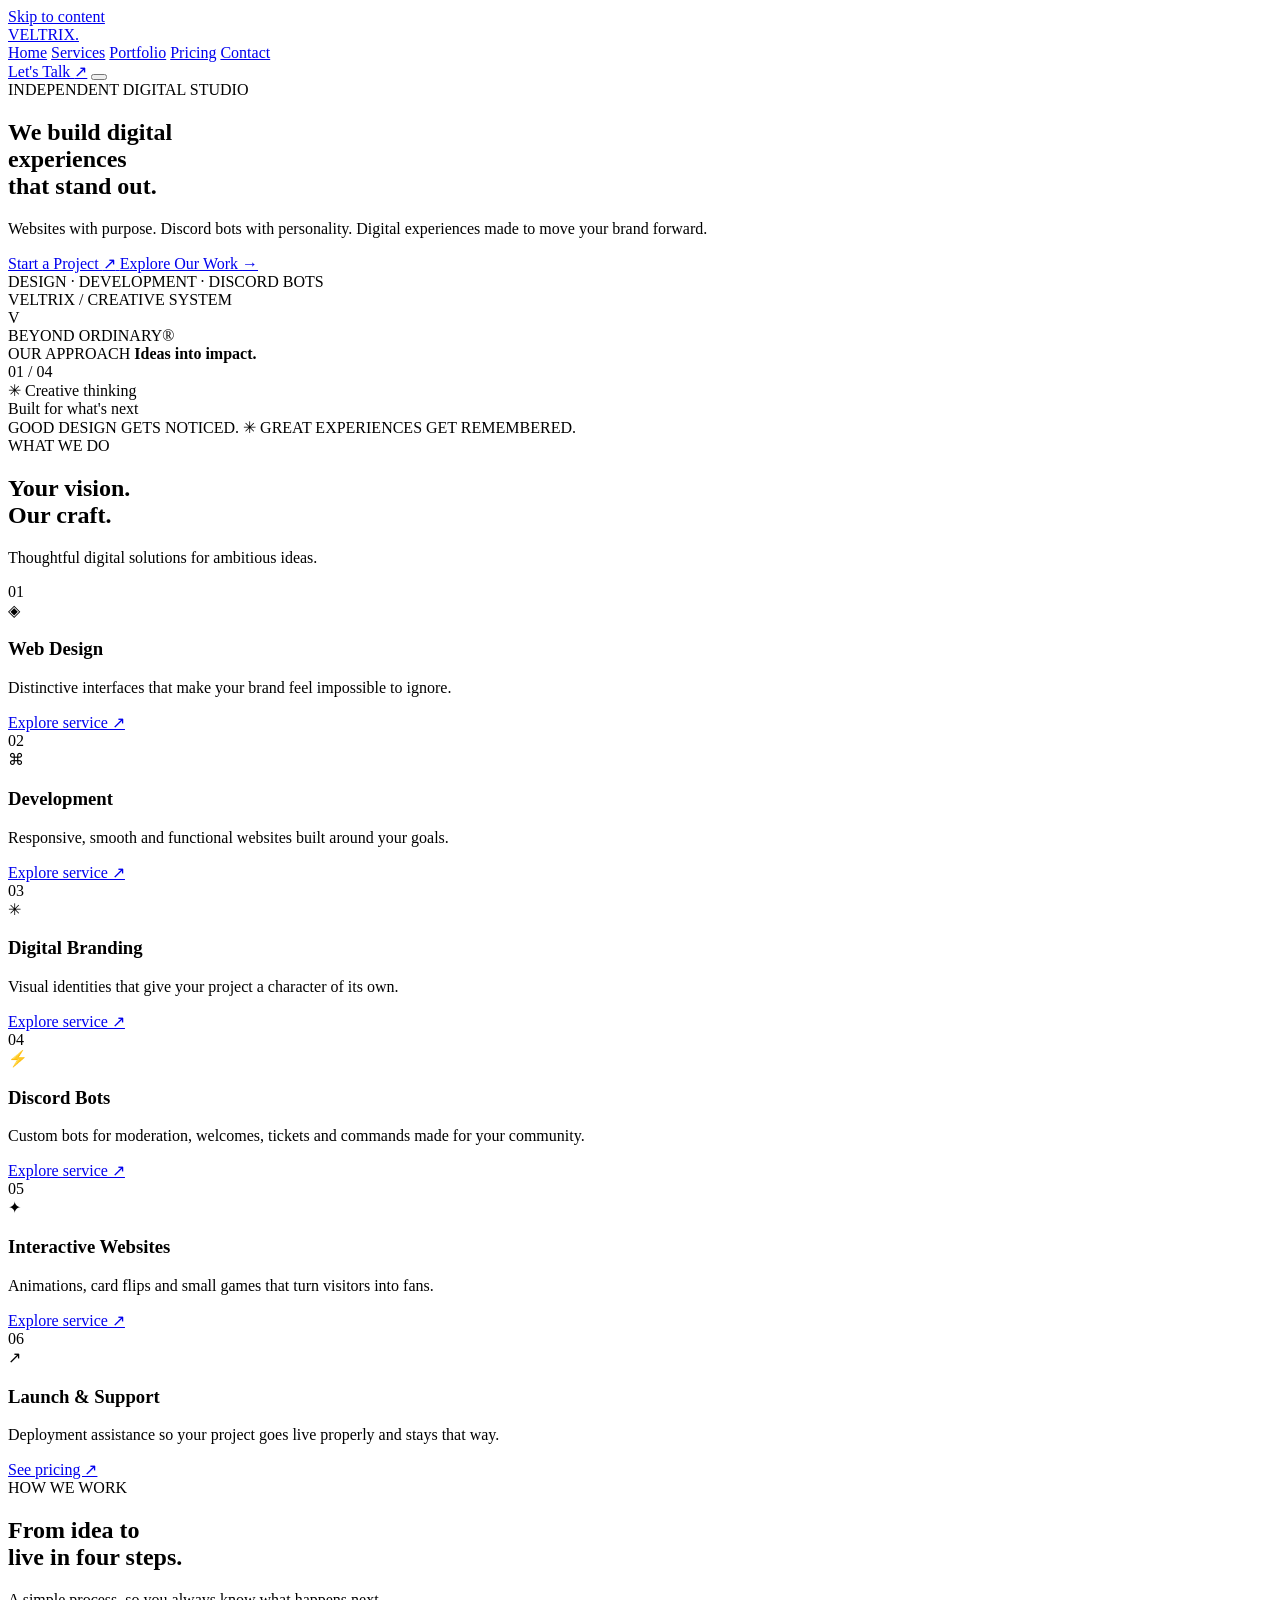
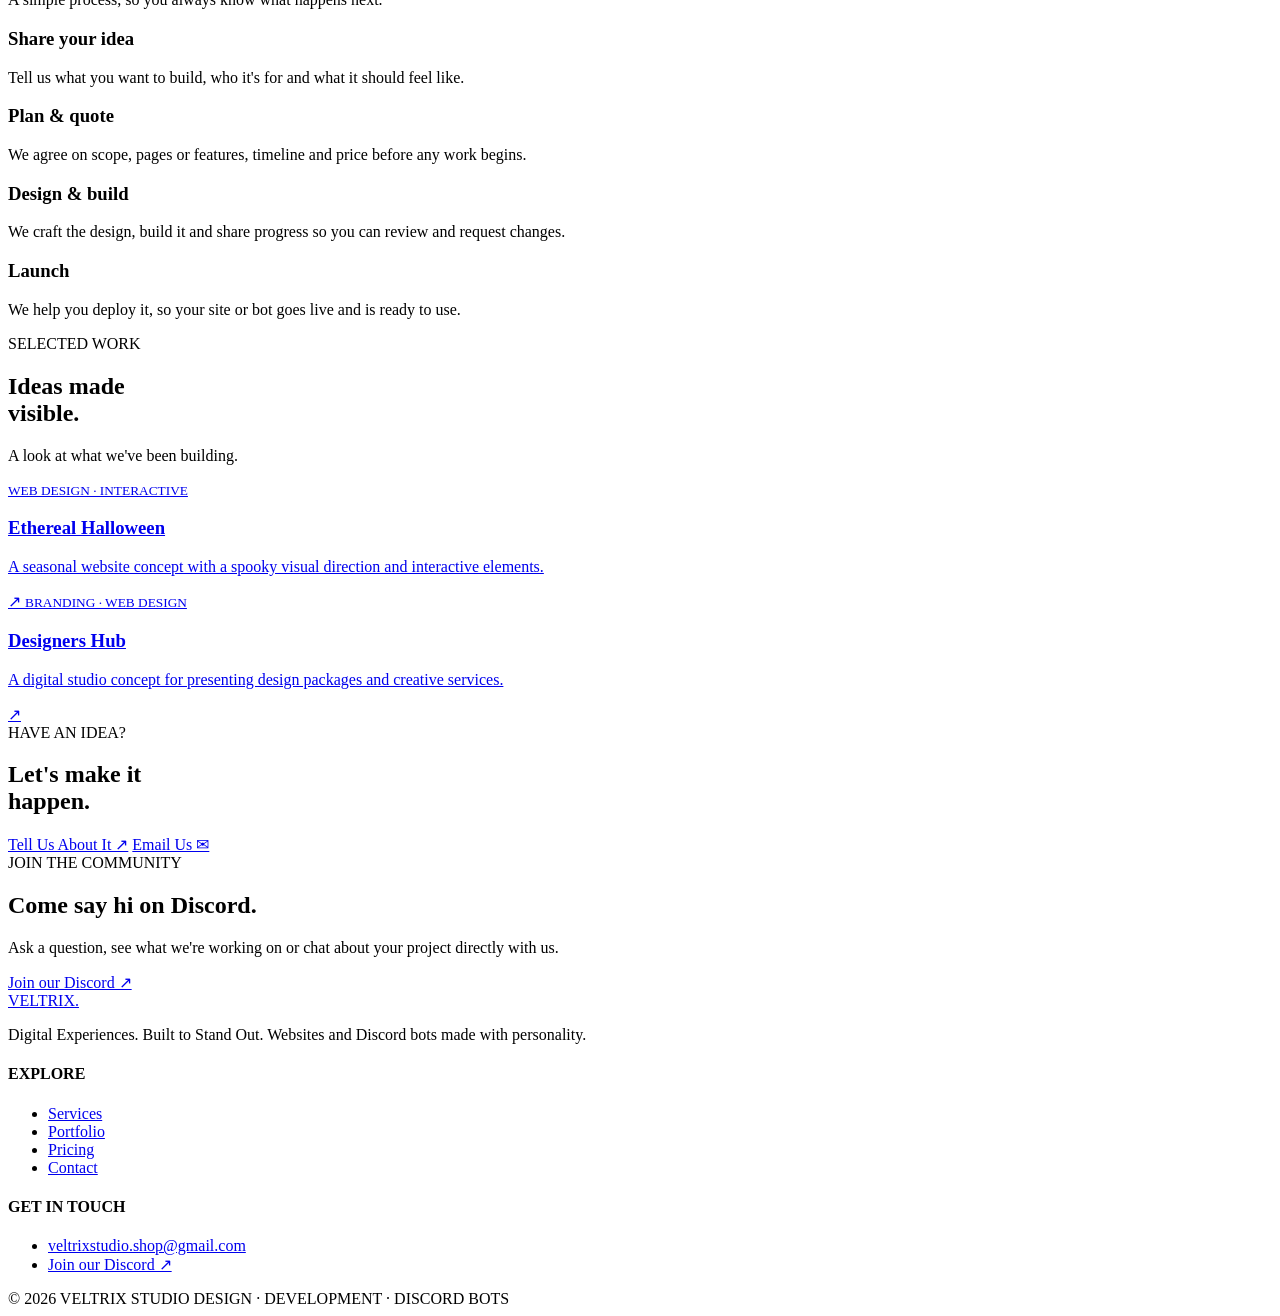
==== index.html @ 9d42655d "Add files via upload" ====
<!DOCTYPE html>
<html lang="en">
<head>
  <meta charset="UTF-8">
  <meta name="viewport" content="width=device-width, initial-scale=1.0">
  <meta name="theme-color" content="#080811">
  <meta name="description" content="VELTRIX Studio builds modern websites, Discord bots, digital experiences and branding that stand out.">
  <title>VELTRIX | Websites, Discord Bots &amp; Digital Experiences</title>
  <link rel="icon" href="data:image/svg+xml,%3Csvg xmlns='http://www.w3.org/2000/svg' viewBox='0 0 64 64'%3E%3Crect width='64' height='64' rx='14' fill='%23080811'/%3E%3Ctext x='32' y='46' font-family='Arial' font-weight='700' font-size='42' text-anchor='middle' fill='%23a78bfa'%3EV%3C/text%3E%3C/svg%3E">
  <meta property="og:title" content="VELTRIX Studio">
  <meta property="og:description" content="Websites with purpose, Discord bots with personality. Digital experiences built to stand out.">
  <meta property="og:type" content="website">
  <link rel="stylesheet" href="css/style.css">
  <link rel="stylesheet" href="css/responsive.css">
</head>
<body>

  <div class="ambient ambient-one"></div>
  <div class="ambient ambient-two"></div>

  <a class="skip-link" href="#main">Skip to content</a>
  <header class="navbar">
    <a class="logo" href="index.html">VELTRIX<span>.</span></a>

    <nav class="nav-links" id="site-nav" aria-label="Main">
      <a href="index.html">Home</a>
      <a href="pages/services.html">Services</a>
      <a href="pages/portfolio.html">Portfolio</a>
      <a href="pages/pricing.html">Pricing</a>
      <a href="pages/contact.html">Contact</a>
    </nav>

    <a class="nav-cta" href="pages/contact.html">Let's Talk <span>↗</span></a>
    <button class="menu-toggle" type="button" aria-label="Toggle menu" aria-expanded="false" aria-controls="site-nav"><span></span></button>
  </header>

  <main id="main">
    <section class="hero" id="home">
      <div class="hero-content">
        <div class="eyebrow">
          <span class="status-dot"></span>
          INDEPENDENT DIGITAL STUDIO
        </div>

        <h1>We build digital<br>
          <span class="gradient-text">experiences</span><br>
          that stand out.
        </h1>

        <p class="hero-description">
          Websites with purpose. Discord bots with personality.
          Digital experiences made to move your brand forward.
        </p>

        <div class="hero-actions">
          <a class="button button-primary" href="pages/contact.html">
            Start a Project <span>↗</span>
          </a>
          <a class="button button-secondary" href="pages/portfolio.html">
            Explore Our Work <span>→</span>
          </a>
        </div>

        <div class="hero-note">
          <span class="note-line"></span>
          DESIGN · DEVELOPMENT · DISCORD BOTS
        </div>
      </div>

      <div class="visual-wrap">
        <div class="orbit orbit-one"></div>
        <div class="orbit orbit-two"></div>

        <div class="visual-card">
          <div class="card-top">
            <div class="window-dots"><i></i><i></i><i></i></div>
            <span>VELTRIX / CREATIVE SYSTEM</span>
          </div>

          <div class="visual-art">
            <div class="art-ring"></div>
            <div class="art-core">V</div>
            <div class="art-caption">BEYOND ORDINARY<span>®</span></div>
          </div>

          <div class="card-bottom">
            <div>
              <span class="mini-label">OUR APPROACH</span>
              <strong>Ideas into impact.</strong>
            </div>
            <span class="card-index">01 / 04</span>
          </div>
        </div>

        <div class="floating-tag tag-top">✳ Creative thinking</div>
        <div class="floating-tag tag-bottom"><span class="status-dot"></span> Built for what's next</div>
      </div>
    </section>

    <section class="intro-strip">
      <span>GOOD DESIGN GETS NOTICED.</span>
      <span class="strip-symbol">✳</span>
      <span>GREAT EXPERIENCES GET REMEMBERED.</span>
    </section>

    <section class="services-preview" id="services">
      <div class="section-heading">
        <span class="eyebrow">WHAT WE DO</span>
        <h2>Your vision.<br><span class="gradient-text">Our craft.</span></h2>
        <p>Thoughtful digital solutions for ambitious ideas.</p>
      </div>

            <div class="service-grid">
        <article class="service-card">
          <span class="service-number">01</span>
          <div class="service-icon">◈</div>
          <h3>Web Design</h3>
          <p>Distinctive interfaces that make your brand feel impossible to ignore.</p>
          <a href="pages/services.html">Explore service ↗</a>
        </article>

        <article class="service-card">
          <span class="service-number">02</span>
          <div class="service-icon">⌘</div>
          <h3>Development</h3>
          <p>Responsive, smooth and functional websites built around your goals.</p>
          <a href="pages/services.html">Explore service ↗</a>
        </article>

        <article class="service-card">
          <span class="service-number">03</span>
          <div class="service-icon">✳</div>
          <h3>Digital Branding</h3>
          <p>Visual identities that give your project a character of its own.</p>
          <a href="pages/services.html">Explore service ↗</a>
        </article>

        <article class="service-card">
          <span class="service-number">04</span>
          <div class="service-icon">⚡</div>
          <h3>Discord Bots</h3>
          <p>Custom bots for moderation, welcomes, tickets and commands made for your community.</p>
          <a href="pages/services.html">Explore service ↗</a>
        </article>

        <article class="service-card">
          <span class="service-number">05</span>
          <div class="service-icon">✦</div>
          <h3>Interactive Websites</h3>
          <p>Animations, card flips and small games that turn visitors into fans.</p>
          <a href="pages/services.html">Explore service ↗</a>
        </article>

        <article class="service-card">
          <span class="service-number">06</span>
          <div class="service-icon">↗</div>
          <h3>Launch &amp; Support</h3>
          <p>Deployment assistance so your project goes live properly and stays that way.</p>
          <a href="pages/pricing.html">See pricing ↗</a>
        </article>
      </div>
    </section>


    <section class="section" id="process">
      <div class="section-heading center">
        <span class="eyebrow">HOW WE WORK</span>
        <h2>From idea to<br><span class="gradient-text">live in four steps.</span></h2>
        <p>A simple process, so you always know what happens next.</p>
      </div>

      <div class="process-grid">
        <article class="step-card">
          <h3>Share your idea</h3>
          <p>Tell us what you want to build, who it's for and what it should feel like.</p>
        </article>
        <article class="step-card">
          <h3>Plan &amp; quote</h3>
          <p>We agree on scope, pages or features, timeline and price before any work begins.</p>
        </article>
        <article class="step-card">
          <h3>Design &amp; build</h3>
          <p>We craft the design, build it and share progress so you can review and request changes.</p>
        </article>
        <article class="step-card">
          <h3>Launch</h3>
          <p>We help you deploy it, so your site or bot goes live and is ready to use.</p>
        </article>
      </div>
    </section>

    <section class="section" id="work">
      <div class="section-heading">
        <span class="eyebrow">SELECTED WORK</span>
        <h2>Ideas made<br><span class="gradient-text">visible.</span></h2>
        <p>A look at what we've been building.</p>
      </div>

      <div class="work-grid">
        <a class="work-card" href="https://etherealhalloween.vercel.app" target="_blank" rel="noopener noreferrer">
          <small>WEB DESIGN · INTERACTIVE</small>
          <h3>Ethereal Halloween</h3>
          <p>A seasonal website concept with a spooky visual direction and interactive elements.</p>
          <span class="arrow">↗</span>
        </a>
        <a class="work-card" href="https://designers-hub-eight.vercel.app/#home" target="_blank" rel="noopener noreferrer">
          <small>BRANDING · WEB DESIGN</small>
          <h3>Designers Hub</h3>
          <p>A digital studio concept for presenting design packages and creative services.</p>
          <span class="arrow">↗</span>
        </a>
      </div>
    </section>

    <section class="closing-cta">
      <span class="eyebrow">HAVE AN IDEA?</span>
      <h2>Let's make it<br><span class="gradient-text">happen.</span></h2>
      <div class="cta-row">
        <a class="button button-primary" href="pages/contact.html">Tell Us About It ↗</a>
        <a class="button button-secondary" href="mailto:veltrixstudio.shop@gmail.com">Email Us ✉</a>
      </div>
    </section>

    <section class="discord-band">
      <div>
        <span class="eyebrow">JOIN THE COMMUNITY</span>
        <h2>Come say hi on Discord.</h2>
        <p>Ask a question, see what we're working on or chat about your project directly with us.</p>
      </div>
      <a class="button button-discord" href="https://discord.gg/dnRvZYZ9rr" target="_blank" rel="noopener noreferrer">Join our Discord ↗</a>
    </section>
  </main>

  <footer class="footer">
    <div class="f-brand">
      <a class="logo" href="index.html">VELTRIX<span>.</span></a>
      <p>Digital Experiences. Built to Stand Out. Websites and Discord bots made with personality.</p>
    </div>
    <div>
      <h4>EXPLORE</h4>
      <ul>
        <li><a href="pages/services.html">Services</a></li>
        <li><a href="pages/portfolio.html">Portfolio</a></li>
        <li><a href="pages/pricing.html">Pricing</a></li>
        <li><a href="pages/contact.html">Contact</a></li>
      </ul>
    </div>
    <div>
      <h4>GET IN TOUCH</h4>
      <ul>
        <li><a href="mailto:veltrixstudio.shop@gmail.com">veltrixstudio.shop@gmail.com</a></li>
        <li><a href="https://discord.gg/dnRvZYZ9rr" target="_blank" rel="noopener noreferrer">Join our Discord ↗</a></li>
      </ul>
    </div>
    <div class="f-bottom">
      <span>© <span data-year>2026</span> VELTRIX STUDIO</span>
      <span>DESIGN · DEVELOPMENT · DISCORD BOTS</span>
    </div>
  </footer>

  <script src="js/script.js"></script>
</body>
</html>
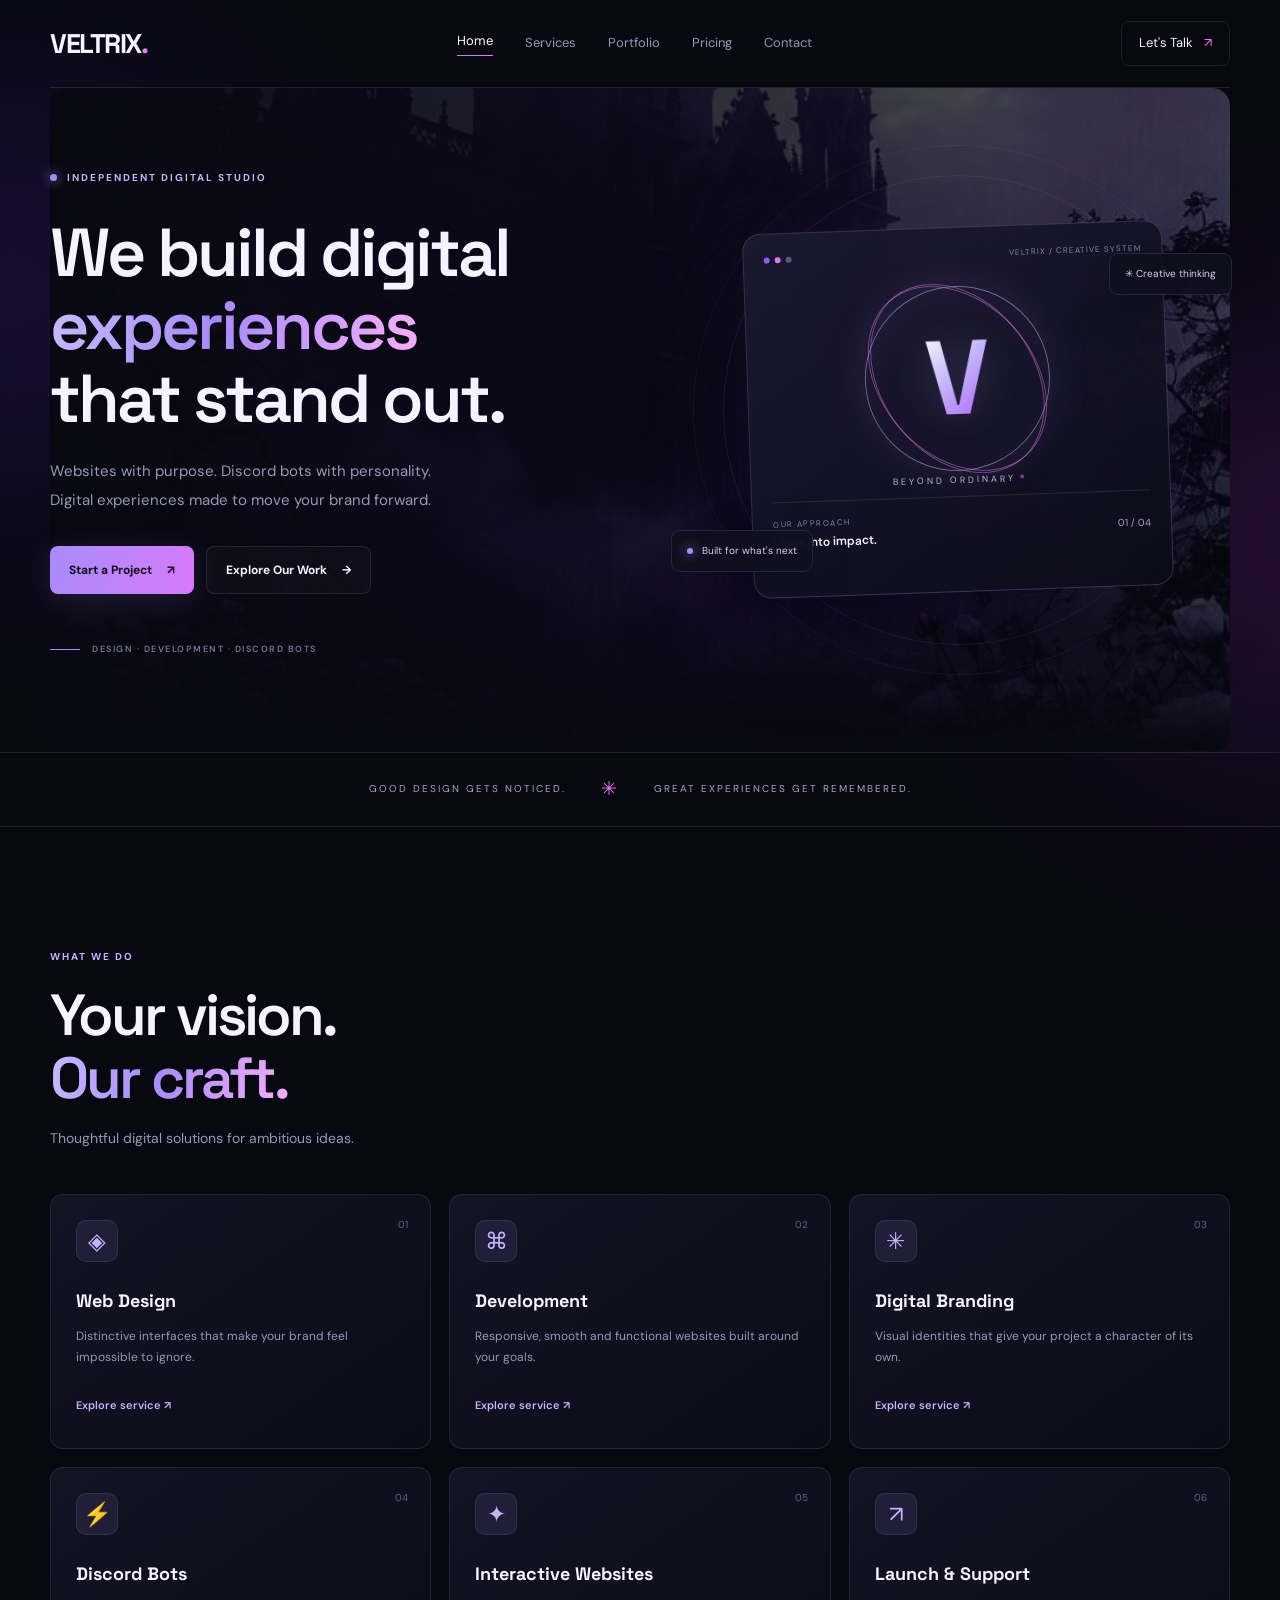
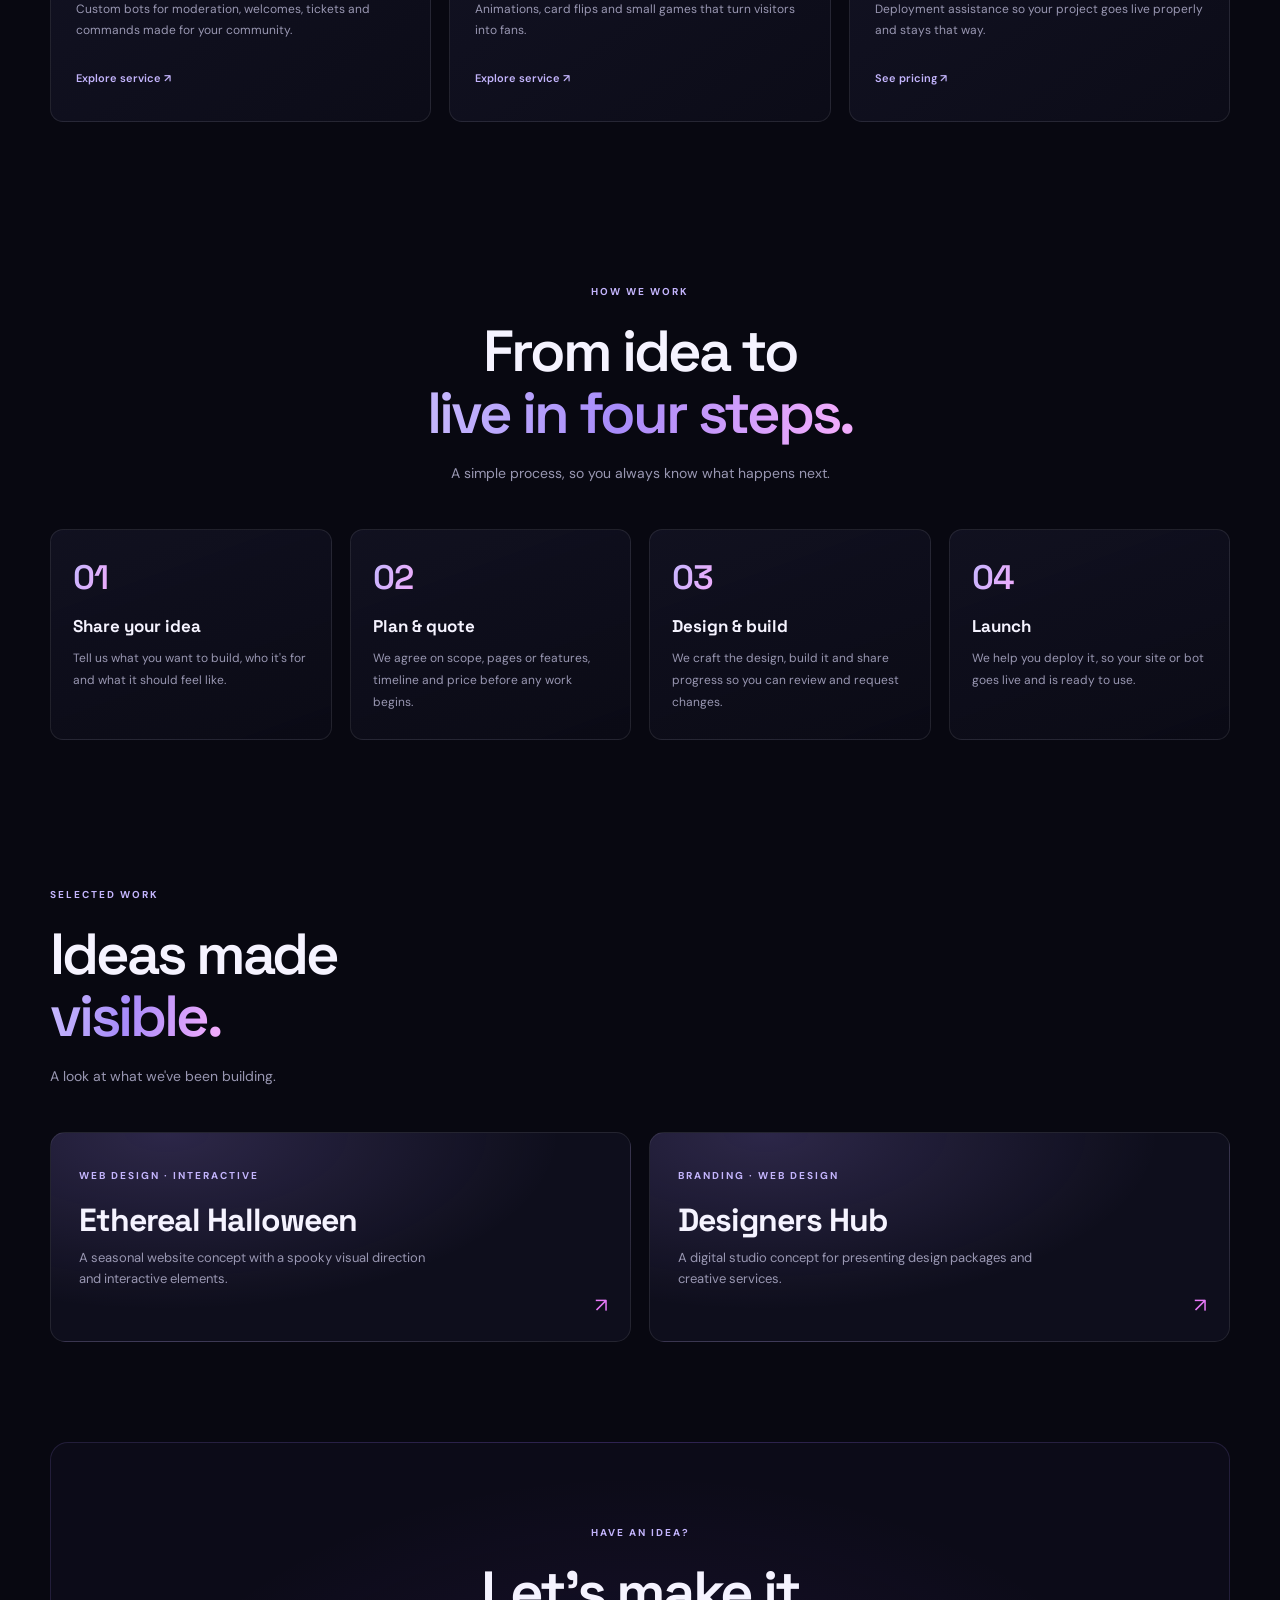
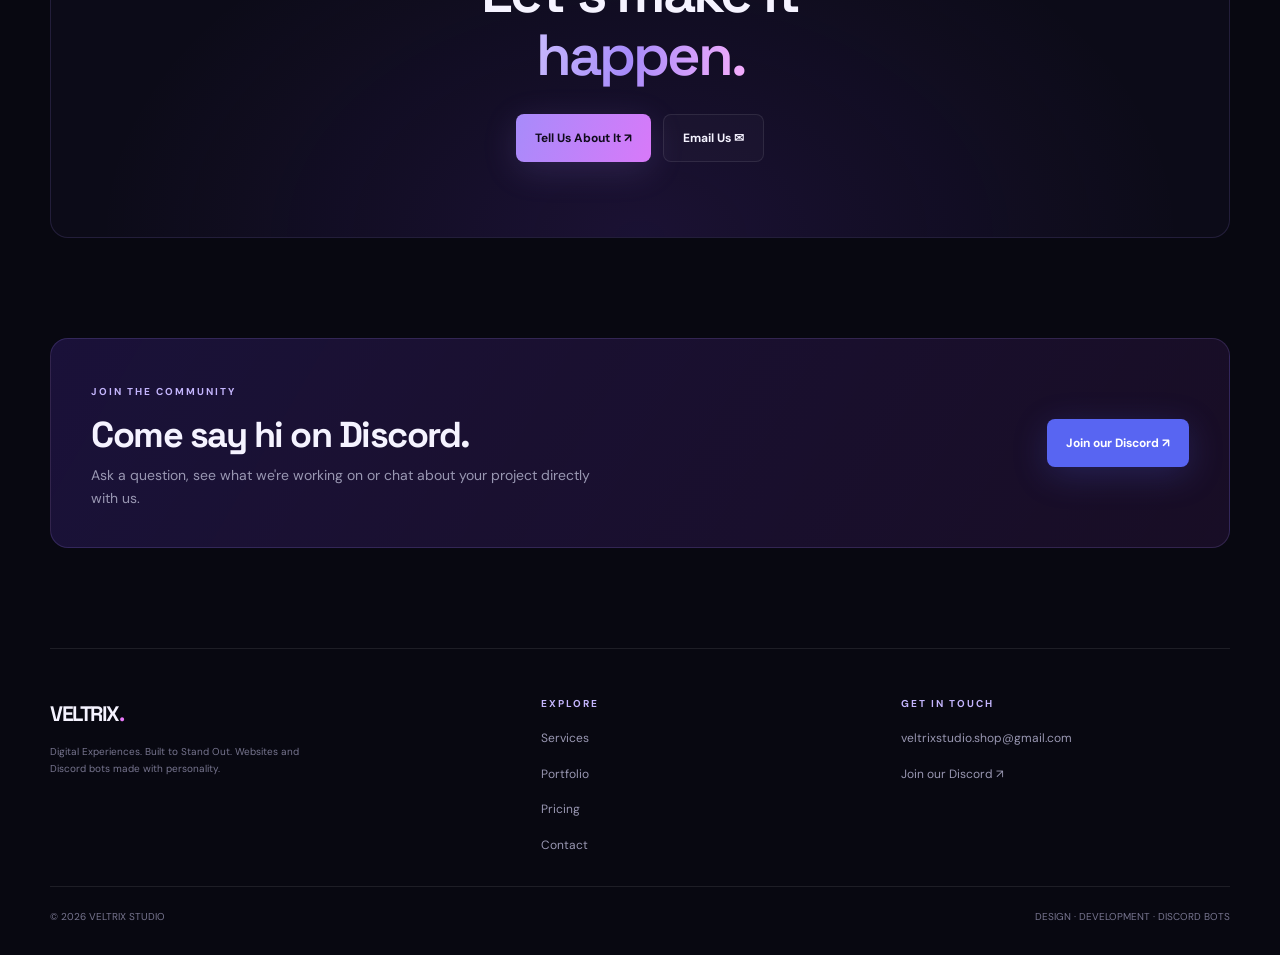
==== commit f1739f47: "Add files via upload" ====
--- a/index.html
+++ b/index.html
@@ -11,8 +11,8 @@
   <meta property="og:title" content="VELTRIX Studio">
   <meta property="og:description" content="Websites with purpose, Discord bots with personality. Digital experiences built to stand out.">
   <meta property="og:type" content="website">
-  <link rel="stylesheet" href="css/style.css">
-  <link rel="stylesheet" href="css/responsive.css">
+  <link rel="stylesheet" href="style.css">
+  <link rel="stylesheet" href="responsive.css">
 </head>
 <body>
 
@@ -25,13 +25,13 @@
 
     <nav class="nav-links" id="site-nav" aria-label="Main">
       <a href="index.html">Home</a>
-      <a href="pages/services.html">Services</a>
-      <a href="pages/portfolio.html">Portfolio</a>
-      <a href="pages/pricing.html">Pricing</a>
-      <a href="pages/contact.html">Contact</a>
+      <a href="services.html">Services</a>
+      <a href="portfolio.html">Portfolio</a>
+      <a href="pricing.html">Pricing</a>
+      <a href="contact.html">Contact</a>
     </nav>
 
-    <a class="nav-cta" href="pages/contact.html">Let's Talk <span>↗</span></a>
+    <a class="nav-cta" href="contact.html">Let's Talk <span>↗</span></a>
     <button class="menu-toggle" type="button" aria-label="Toggle menu" aria-expanded="false" aria-controls="site-nav"><span></span></button>
   </header>
 
@@ -54,10 +54,10 @@
         </p>
 
         <div class="hero-actions">
-          <a class="button button-primary" href="pages/contact.html">
+          <a class="button button-primary" href="contact.html">
             Start a Project <span>↗</span>
           </a>
-          <a class="button button-secondary" href="pages/portfolio.html">
+          <a class="button button-secondary" href="portfolio.html">
             Explore Our Work <span>→</span>
           </a>
         </div>
@@ -117,7 +117,7 @@
           <div class="service-icon">◈</div>
           <h3>Web Design</h3>
           <p>Distinctive interfaces that make your brand feel impossible to ignore.</p>
-          <a href="pages/services.html">Explore service ↗</a>
+          <a href="services.html">Explore service ↗</a>
         </article>
 
         <article class="service-card">
@@ -125,7 +125,7 @@
           <div class="service-icon">⌘</div>
           <h3>Development</h3>
           <p>Responsive, smooth and functional websites built around your goals.</p>
-          <a href="pages/services.html">Explore service ↗</a>
+          <a href="services.html">Explore service ↗</a>
         </article>
 
         <article class="service-card">
@@ -133,7 +133,7 @@
           <div class="service-icon">✳</div>
           <h3>Digital Branding</h3>
           <p>Visual identities that give your project a character of its own.</p>
-          <a href="pages/services.html">Explore service ↗</a>
+          <a href="services.html">Explore service ↗</a>
         </article>
 
         <article class="service-card">
@@ -141,7 +141,7 @@
           <div class="service-icon">⚡</div>
           <h3>Discord Bots</h3>
           <p>Custom bots for moderation, welcomes, tickets and commands made for your community.</p>
-          <a href="pages/services.html">Explore service ↗</a>
+          <a href="services.html">Explore service ↗</a>
         </article>
 
         <article class="service-card">
@@ -149,7 +149,7 @@
           <div class="service-icon">✦</div>
           <h3>Interactive Websites</h3>
           <p>Animations, card flips and small games that turn visitors into fans.</p>
-          <a href="pages/services.html">Explore service ↗</a>
+          <a href="services.html">Explore service ↗</a>
         </article>
 
         <article class="service-card">
@@ -157,7 +157,7 @@
           <div class="service-icon">↗</div>
           <h3>Launch &amp; Support</h3>
           <p>Deployment assistance so your project goes live properly and stays that way.</p>
-          <a href="pages/pricing.html">See pricing ↗</a>
+          <a href="pricing.html">See pricing ↗</a>
         </article>
       </div>
     </section>
@@ -217,7 +217,7 @@
       <span class="eyebrow">HAVE AN IDEA?</span>
       <h2>Let's make it<br><span class="gradient-text">happen.</span></h2>
       <div class="cta-row">
-        <a class="button button-primary" href="pages/contact.html">Tell Us About It ↗</a>
+        <a class="button button-primary" href="contact.html">Tell Us About It ↗</a>
         <a class="button button-secondary" href="mailto:veltrixstudio.shop@gmail.com">Email Us ✉</a>
       </div>
     </section>
@@ -240,10 +240,10 @@
     <div>
       <h4>EXPLORE</h4>
       <ul>
-        <li><a href="pages/services.html">Services</a></li>
-        <li><a href="pages/portfolio.html">Portfolio</a></li>
-        <li><a href="pages/pricing.html">Pricing</a></li>
-        <li><a href="pages/contact.html">Contact</a></li>
+        <li><a href="services.html">Services</a></li>
+        <li><a href="portfolio.html">Portfolio</a></li>
+        <li><a href="pricing.html">Pricing</a></li>
+        <li><a href="contact.html">Contact</a></li>
       </ul>
     </div>
     <div>
@@ -259,6 +259,6 @@
     </div>
   </footer>
 
-  <script src="js/script.js"></script>
+  <script src="script.js"></script>
 </body>
 </html>
--- a/style.css
+++ b/style.css
@@ -0,0 +1,845 @@
+
+@import url('https://fonts.googleapis.com/css2?family=DM+Sans:wght@400;500;600;700&family=Space+Grotesk:wght@400;500;600;700&display=swap');
+
+:root {
+  --bg: #080811;
+  --surface: #10101d;
+  --surface-light: #151527;
+  --text: #f5f3ff;
+  --muted: #9997b2;
+  --purple: #a78bfa;
+  --pink: #e879f9;
+  --border: rgba(255,255,255,0.09);
+  --container: 1180px;
+}
+
+* {
+  margin: 0;
+  padding: 0;
+  box-sizing: border-box;
+}
+
+html {
+  scroll-behavior: smooth;
+  scroll-padding-top: 90px;
+}
+
+body {
+  background: var(--bg);
+  color: var(--text);
+  font-family: 'DM Sans', sans-serif;
+  overflow-x: hidden;
+  line-height: 1.6;
+}
+
+a {
+  text-decoration: none;
+  color: inherit;
+}
+
+button, a {
+  -webkit-tap-highlight-color: transparent;
+}
+
+::selection {
+  background: #a78bfa;
+  color: #080811;
+}
+
+/* BACKGROUND GLOW */
+
+.ambient {
+  position: absolute;
+  width: 380px;
+  height: 380px;
+  border-radius: 50%;
+  filter: blur(120px);
+  opacity: 0.17;
+  pointer-events: none;
+  z-index: -1;
+  animation: glow 8s ease-in-out infinite alternate;
+}
+
+.ambient-one {
+  top: 100px;
+  left: -180px;
+  background: #7138ff;
+}
+
+.ambient-two {
+  top: 350px;
+  right: -200px;
+  background: #db38ff;
+  animation-delay: -4s;
+}
+
+@keyframes glow {
+  from { transform: translateY(-20px) scale(0.9); }
+  to { transform: translateY(35px) scale(1.15); }
+}
+
+/* NAVIGATION */
+
+.navbar {
+  width: min(var(--container), calc(100% - 64px));
+  height: 88px;
+  margin: auto;
+  display: flex;
+  align-items: center;
+  justify-content: space-between;
+  gap: 24px;
+  border-bottom: 1px solid var(--border);
+  position: relative;
+  z-index: 5;
+}
+
+.logo {
+  font-family: 'Space Grotesk', sans-serif;
+  font-size: 27px;
+  font-weight: 700;
+  letter-spacing: -1.5px;
+}
+
+.logo span {
+  color: var(--pink);
+}
+
+.nav-links {
+  display: flex;
+  align-items: center;
+  gap: 32px;
+}
+
+.nav-links a {
+  color: var(--muted);
+  font-size: 13px;
+  transition: color 0.25s ease;
+}
+
+.nav-links a:hover {
+  color: white;
+}
+
+.nav-cta {
+  border: 1px solid var(--border);
+  padding: 11px 17px;
+  border-radius: 8px;
+  font-size: 13px;
+  transition: 0.3s ease;
+}
+
+.nav-cta span {
+  color: var(--pink);
+  margin-left: 8px;
+}
+
+.nav-cta:hover {
+  background: rgba(167,139,250,0.1);
+  border-color: var(--purple);
+}
+
+/* HERO */
+
+.hero {
+  width: min(var(--container), calc(100% - 64px));
+  min-height: 660px;
+  margin: auto;
+  display: grid;
+  grid-template-columns: 1.05fr 0.95fr;
+  align-items: center;
+  gap: 35px;
+  padding: 75px 0 95px;
+}
+
+/* VELTRIX HERO BACKGROUND */
+
+.hero {
+  position: relative;
+  isolation: isolate;
+}
+
+.hero::before {
+  content: "";
+  position: absolute;
+  inset: 0;
+  z-index: -1;
+  background:
+    linear-gradient(
+      90deg,
+      rgba(8, 8, 17, 0.96) 0%,
+      rgba(8, 8, 17, 0.82) 48%,
+      rgba(8, 8, 17, 0.58) 100%
+    ),
+    linear-gradient(
+      0deg,
+      #080811 0%,
+      transparent 35%,
+      rgba(8, 8, 17, 0.25) 100%
+    ),
+    url("bg.jpg");
+
+  background-size: cover;
+  background-position: center;
+  background-repeat: no-repeat;
+  border-radius: 18px;
+  pointer-events: none;
+}
+
+.hero-content {
+  animation: rise 0.8s ease both;
+}
+
+@keyframes rise {
+  from { opacity: 0; transform: translateY(25px); }
+  to { opacity: 1; transform: translateY(0); }
+}
+
+.eyebrow {
+  display: inline-flex;
+  align-items: center;
+  gap: 10px;
+  color: #c4b5fd;
+  font-size: 10px;
+  font-weight: 700;
+  letter-spacing: 2px;
+}
+
+.status-dot {
+  width: 7px;
+  height: 7px;
+  background: #a78bfa;
+  border-radius: 50%;
+  box-shadow: 0 0 12px #a78bfa;
+  flex-shrink: 0;
+}
+
+.hero h1,
+.section-heading h2,
+.closing-cta h2 {
+  font-family: 'Space Grotesk', sans-serif;
+  font-weight: 600;
+  letter-spacing: -3px;
+  line-height: 1.08;
+}
+
+.hero h1 {
+  font-size: clamp(43px, 5.3vw, 69px);
+  margin: 27px 0 22px;
+}
+
+.gradient-text {
+  background: linear-gradient(100deg, #c4b5fd 5%, #a78bfa 45%, #f0abfc 95%);
+  -webkit-background-clip: text;
+  background-clip: text;
+  color: transparent;
+}
+
+.hero-description {
+  max-width: 420px;
+  color: var(--muted);
+  font-size: 15px;
+  line-height: 1.9;
+}
+
+.hero-actions {
+  display: flex;
+  flex-wrap: wrap;
+  gap: 12px;
+  margin-top: 32px;
+}
+
+.button {
+  min-height: 48px;
+  padding: 13px 19px;
+  border-radius: 8px;
+  display: inline-flex;
+  align-items: center;
+  justify-content: center;
+  gap: 15px;
+  font-size: 12px;
+  font-weight: 700;
+  transition: transform 0.25s, box-shadow 0.25s, border-color 0.25s;
+}
+
+.button:hover {
+  transform: translateY(-3px);
+}
+
+.button-primary {
+  background: linear-gradient(110deg, #a78bfa, #d879f9);
+  color: #100b1c;
+  box-shadow: 0 8px 35px rgba(167,139,250,0.16);
+}
+
+.button-primary:hover {
+  box-shadow: 0 10px 40px rgba(167,139,250,0.3);
+}
+
+.button-secondary {
+  border: 1px solid var(--border);
+  background: rgba(255,255,255,0.025);
+}
+
+.button-secondary:hover {
+  border-color: var(--purple);
+}
+
+.hero-note {
+  margin-top: 48px;
+  display: flex;
+  align-items: center;
+  gap: 12px;
+  color: #77758f;
+  font-size: 9px;
+  letter-spacing: 1.5px;
+  font-weight: 600;
+}
+
+.note-line {
+  width: 30px;
+  height: 1px;
+  background: var(--purple);
+}
+
+/* HERO VISUAL */
+
+.visual-wrap {
+  min-height: 410px;
+  display: flex;
+  align-items: center;
+  justify-content: center;
+  position: relative;
+  animation: rise 1s ease both;
+}
+
+.visual-card {
+  width: 100%;
+  max-width: 420px;
+  min-height: 365px;
+  background: linear-gradient(145deg, rgba(27,25,48,0.96), rgba(12,12,25,0.96));
+  border: 1px solid rgba(196,181,253,0.2);
+  border-radius: 18px;
+  padding: 20px;
+  position: relative;
+  z-index: 2;
+  box-shadow: 0 30px 100px rgba(0,0,0,0.4), 0 0 65px rgba(139,92,246,0.08);
+  transform: rotate(-2deg);
+  transition: transform 0.4s ease;
+}
+
+.visual-card:hover {
+  transform: rotate(0deg) translateY(-5px);
+}
+
+.card-top {
+  display: flex;
+  justify-content: space-between;
+  align-items: center;
+  gap: 10px;
+  color: #8885a4;
+  font-size: 8px;
+  letter-spacing: 1px;
+}
+
+.window-dots {
+  display: flex;
+  gap: 5px;
+}
+
+.window-dots i {
+  width: 6px;
+  height: 6px;
+  background: #8b5cf6;
+  border-radius: 50%;
+}
+
+.window-dots i:nth-child(2) {
+  background: #d879f9;
+}
+
+.window-dots i:nth-child(3) {
+  background: #5b567b;
+}
+
+.visual-art {
+  height: 235px;
+  display: flex;
+  align-items: center;
+  justify-content: center;
+  position: relative;
+  overflow: hidden;
+}
+
+.art-ring {
+  width: 185px;
+  height: 185px;
+  border: 1px solid rgba(196,181,253,0.5);
+  border-radius: 50%;
+  position: absolute;
+  box-shadow: 0 0 45px rgba(167,139,250,0.13), inset 0 0 40px rgba(167,139,250,0.08);
+  animation: rotate 18s linear infinite;
+}
+
+.art-ring::before,
+.art-ring::after {
+  content: "";
+  position: absolute;
+  border: 1px solid rgba(232,121,249,0.45);
+  border-radius: 50%;
+  inset: 15px -12px;
+  transform: rotate(55deg);
+}
+
+.art-ring::after {
+  inset: -12px 15px;
+  transform: rotate(-40deg);
+}
+
+@keyframes rotate {
+  to { transform: rotate(360deg); }
+}
+
+.art-core {
+  font-family: 'Space Grotesk', sans-serif;
+  font-size: 105px;
+  font-weight: 700;
+  line-height: 1;
+  background: linear-gradient(135deg, #fff, #c4b5fd 45%, #a855f7);
+  -webkit-background-clip: text;
+  background-clip: text;
+  color: transparent;
+  filter: drop-shadow(0 0 25px rgba(167,139,250,0.3));
+  z-index: 1;
+}
+
+.art-caption {
+  position: absolute;
+  bottom: 8px;
+  font-size: 9px;
+  letter-spacing: 3px;
+  color: #b8b3d2;
+}
+
+.art-caption span {
+  color: var(--pink);
+  margin-left: 4px;
+}
+
+.card-bottom {
+  padding-top: 15px;
+  border-top: 1px solid var(--border);
+  display: flex;
+  align-items: center;
+  justify-content: space-between;
+  gap: 12px;
+}
+
+.card-bottom div {
+  display: grid;
+  gap: 3px;
+}
+
+.mini-label {
+  font-size: 8px;
+  color: #8885a4;
+  letter-spacing: 1.5px;
+}
+
+.card-bottom strong {
+  font-size: 12px;
+  font-weight: 600;
+}
+
+.card-index {
+  font-size: 10px;
+  color: #aaa4c7;
+}
+
+.orbit {
+  position: absolute;
+  border: 1px solid rgba(167,139,250,0.12);
+  border-radius: 50%;
+  width: 470px;
+  height: 470px;
+}
+
+.orbit-two {
+  width: 530px;
+  height: 530px;
+  border-color: rgba(232,121,249,0.08);
+}
+
+.floating-tag {
+  position: absolute;
+  z-index: 3;
+  padding: 12px 15px;
+  border-radius: 9px;
+  border: 1px solid var(--border);
+  background: rgba(17,16,31,0.93);
+  backdrop-filter: blur(12px);
+  font-size: 10px;
+  color: #d5d0e8;
+  box-shadow: 0 10px 40px rgba(0,0,0,0.2);
+}
+
+.tag-top {
+  top: 48px;
+  right: -2px;
+}
+
+.tag-bottom {
+  bottom: 43px;
+  left: -15px;
+  display: flex;
+  align-items: center;
+  gap: 9px;
+}
+
+.tag-bottom .status-dot {
+  width: 6px;
+  height: 6px;
+}
+
+/* INTRO STRIP */
+
+.intro-strip {
+  border-top: 1px solid var(--border);
+  border-bottom: 1px solid var(--border);
+  min-height: 75px;
+  padding: 20px 24px;
+  display: flex;
+  align-items: center;
+  justify-content: center;
+  gap: 35px;
+  flex-wrap: wrap;
+  color: #aaa5c3;
+  font-size: 10px;
+  letter-spacing: 2px;
+  text-align: center;
+}
+
+.strip-symbol {
+  color: var(--pink);
+  font-size: 19px;
+}
+
+/* SERVICES */
+
+.services-preview {
+  width: min(var(--container), calc(100% - 64px));
+  margin: auto;
+  padding: 115px 0;
+}
+
+.section-heading {
+  margin-bottom: 45px;
+}
+
+.section-heading h2,
+.closing-cta h2 {
+  font-size: clamp(42px, 5vw, 58px);
+  margin: 17px 0;
+}
+
+.section-heading > p {
+  color: var(--muted);
+  font-size: 14px;
+}
+
+.service-grid {
+  display: grid;
+  grid-template-columns: repeat(3, minmax(0, 1fr));
+  gap: 18px;
+}
+
+.service-card {
+  min-height: 255px;
+  padding: 25px;
+  background: linear-gradient(145deg, rgba(21,21,39,0.88), rgba(13,13,25,0.9));
+  border: 1px solid var(--border);
+  border-radius: 13px;
+  position: relative;
+  transition: transform 0.3s ease, border-color 0.3s ease, background 0.3s ease;
+}
+
+.service-card:hover {
+  transform: translateY(-6px);
+  border-color: rgba(167,139,250,0.45);
+  background: linear-gradient(145deg, #19172e, #10101d);
+}
+
+.service-number {
+  position: absolute;
+  right: 22px;
+  top: 22px;
+  color: #66617e;
+  font-size: 10px;
+}
+
+.service-icon {
+  width: 42px;
+  height: 42px;
+  border-radius: 10px;
+  display: grid;
+  place-items: center;
+  font-size: 23px;
+  color: #c4b5fd;
+  background: rgba(167,139,250,0.1);
+  border: 1px solid rgba(167,139,250,0.15);
+}
+
+.service-card h3 {
+  font-family: 'Space Grotesk', sans-serif;
+  font-size: 18px;
+  margin: 25px 0 10px;
+}
+
+.service-card p {
+  color: var(--muted);
+  font-size: 12px;
+  line-height: 1.8;
+  margin-bottom: 22px;
+}
+
+.service-card > a {
+  font-size: 11px;
+  color: #c4b5fd;
+  font-weight: 600;
+}
+
+.service-card > a:hover {
+  color: white;
+}
+
+/* CLOSING CTA */
+
+.closing-cta {
+  width: min(var(--container), calc(100% - 64px));
+  margin: 0 auto 100px;
+  padding: 75px 24px;
+  text-align: center;
+  border: 1px solid rgba(167,139,250,0.15);
+  border-radius: 18px;
+  background: radial-gradient(ellipse at 50% 100%, rgba(124,58,237,0.13), transparent 65%), #0c0b18;
+}
+
+.closing-cta h2 {
+  margin-bottom: 28px;
+}
+
+.closing-cta .eyebrow {
+  justify-content: center;
+}
+
+/* FOOTER */
+
+.footer {
+  width: min(var(--container), calc(100% - 64px));
+  margin: auto;
+  padding: 28px 0;
+  border-top: 1px solid var(--border);
+  display: flex;
+  justify-content: space-between;
+  align-items: center;
+  gap: 18px;
+  flex-wrap: wrap;
+}
+
+.footer .logo {
+  font-size: 21px;
+}
+
+.footer p,
+.footer > span {
+  font-size: 10px;
+  color: #77758f;
+}
+
+/* ACCESSIBILITY */
+
+@media (prefers-reduced-motion: reduce) {
+  *, *::before, *::after {
+    scroll-behavior: auto !important;
+    animation-duration: 0.01ms !important;
+    animation-iteration-count: 1 !important;
+    transition-duration: 0.01ms !important;
+  }
+}
+
+/* =====================================================
+   VELTRIX ADDITIONS
+   ===================================================== */
+
+h1, h2, h3 { font-family: 'Space Grotesk', sans-serif; }
+
+.skip-link {
+  position: absolute; left: 12px; top: -60px; z-index: 50;
+  background: var(--purple); color: #100b1c; padding: 10px 14px; border-radius: 8px; font-size: 13px; font-weight: 700;
+}
+.skip-link:focus { top: 12px; }
+
+:focus-visible { outline: 2px solid var(--purple); outline-offset: 3px; border-radius: 6px; }
+
+/* scroll reveal */
+.reveal { opacity: 0; transform: translateY(26px); transition: opacity .7s ease, transform .7s ease, border-color .3s ease, background .3s ease; }
+.reveal.is-visible { opacity: 1; transform: none; }
+.reveal.is-visible.service-card:hover,
+.reveal.is-visible.step-card:hover { transform: translateY(-6px); }
+
+/* nav extras */
+.nav-links a.active { color: #fff; }
+.nav-links a.active::after { content: ""; display: block; height: 1px; margin-top: 3px; background: linear-gradient(90deg, var(--purple), var(--pink)); }
+.menu-toggle {
+  display: none; width: 42px; height: 42px; border-radius: 8px; border: 1px solid var(--border);
+  background: rgba(255,255,255,.03); cursor: pointer; padding: 0; flex-shrink: 0; position: relative;
+}
+.menu-toggle span, .menu-toggle span::before, .menu-toggle span::after {
+  content: ""; position: absolute; left: 12px; right: 12px; height: 2px; background: #e7e2ff; border-radius: 2px; transition: .25s;
+}
+.menu-toggle span { top: 20px; }
+.menu-toggle span::before { left: 0; right: 0; top: -6px; }
+.menu-toggle span::after { left: 0; right: 0; top: 6px; }
+.menu-toggle[aria-expanded="true"] span { background: transparent; }
+.menu-toggle[aria-expanded="true"] span::before { top: 0; transform: rotate(45deg); }
+.menu-toggle[aria-expanded="true"] span::after { top: 0; transform: rotate(-45deg); }
+
+/* generic section wrapper */
+.section {
+  width: min(var(--container), calc(100% - 64px));
+  margin: auto;
+  padding: 40px 0 100px;
+}
+.section-heading.center { text-align: center; }
+.section-heading.center .eyebrow { justify-content: center; }
+
+/* service grid with 6 cards */
+.service-card h3 { font-size: 18px; }
+
+/* PROCESS */
+.process-grid { display: grid; grid-template-columns: repeat(4, minmax(0,1fr)); gap: 18px; counter-reset: step; }
+.step-card {
+  padding: 26px 22px; border: 1px solid var(--border); border-radius: 13px;
+  background: linear-gradient(160deg, rgba(21,21,39,.7), rgba(11,11,22,.9)); position: relative;
+}
+.step-card::before {
+  counter-increment: step; content: "0" counter(step);
+  font: 600 34px 'Space Grotesk', sans-serif; letter-spacing: -1px;
+  background: linear-gradient(110deg, #c4b5fd, #f0abfc); -webkit-background-clip: text; background-clip: text; color: transparent;
+}
+.step-card h3 { font-size: 17px; margin: 14px 0 8px; }
+.step-card p { color: var(--muted); font-size: 12px; line-height: 1.8; }
+
+/* WORK TEASER */
+.work-grid { display: grid; grid-template-columns: repeat(2, minmax(0,1fr)); gap: 18px; }
+.work-card {
+  display: block; padding: 28px; border-radius: 15px; border: 1px solid var(--border); min-height: 210px; position: relative; overflow: hidden;
+  background: radial-gradient(ellipse at 20% 0%, rgba(167,139,250,.2), transparent 60%), #0e0e1c;
+  transition: transform .3s, border-color .3s;
+}
+.work-card:hover { transform: translateY(-5px); border-color: rgba(167,139,250,.5); }
+.work-card small { color: #c4b5fd; font-size: 10px; letter-spacing: 2px; font-weight: 700; }
+.work-card h3 { font-size: clamp(24px, 3vw, 32px); letter-spacing: -1px; line-height: 1.1; margin: 16px 0 10px; }
+.work-card p { color: var(--muted); font-size: 13px; max-width: 360px; }
+.work-card .arrow { position: absolute; right: 22px; bottom: 20px; color: var(--pink); font-size: 20px; transition: transform .3s; }
+.work-card:hover .arrow { transform: translate(4px,-4px); }
+
+/* DISCORD BAND */
+.discord-band {
+  width: min(var(--container), calc(100% - 64px)); margin: 0 auto 100px; padding: 38px 40px;
+  border: 1px solid rgba(167,139,250,.18); border-radius: 18px;
+  background: linear-gradient(120deg, rgba(113,56,255,.14), rgba(219,56,255,.06)), #0c0b18;
+  display: flex; align-items: center; justify-content: space-between; gap: 28px; flex-wrap: wrap;
+}
+.discord-band h2 { font-size: clamp(26px, 3.4vw, 36px); letter-spacing: -1.5px; line-height: 1.15; margin: 12px 0 8px; }
+.discord-band p { color: var(--muted); font-size: 14px; max-width: 520px; }
+
+.closing-cta .cta-row { display: flex; gap: 12px; justify-content: center; flex-wrap: wrap; }
+
+/* FOOTER (rich) */
+.footer {
+  display: grid; grid-template-columns: 1.4fr 1fr 1fr; align-items: start; gap: 30px; padding: 48px 0 30px; margin-top: 10px;
+}
+.footer .f-brand p { margin-top: 12px; max-width: 280px; line-height: 1.7; }
+.footer h4 { font: 700 10px 'DM Sans', sans-serif; letter-spacing: 2px; color: #c4b5fd; margin-bottom: 14px; }
+.footer ul { list-style: none; display: grid; gap: 10px; }
+.footer ul a { font-size: 12px; color: var(--muted); transition: color .25s; word-break: break-word; }
+.footer ul a:hover { color: #fff; }
+.footer .f-bottom {
+  grid-column: 1 / -1; padding-top: 22px; border-top: 1px solid var(--border);
+  display: flex; justify-content: space-between; gap: 12px; flex-wrap: wrap; font-size: 10px; color: #77758f;
+}
+
+/* BUTTON variant */
+.button-discord { background: #5865f2; color: #fff; box-shadow: 0 8px 35px rgba(88,101,242,.22); }
+.button-discord:hover { box-shadow: 0 10px 40px rgba(88,101,242,.4); }
+
+/* CONTACT PAGE */
+.contact-page { width: min(1100px, calc(100% - 64px)); margin: auto; padding: 85px 0 100px; }
+.contact-hero { max-width: 700px; margin-bottom: 50px; }
+.contact-hero h1 { font-size: clamp(42px, 8vw, 68px); line-height: 1.08; letter-spacing: -2.5px; margin: 22px 0; font-weight: 600; }
+.contact-hero p { color: var(--muted); line-height: 1.9; font-size: 14px; }
+.contact-layout { display: grid; grid-template-columns: .9fr 1.1fr; gap: 22px; align-items: start; }
+.contact-side { display: grid; gap: 16px; }
+.contact-card {
+  display: block; padding: 24px; border-radius: 14px; border: 1px solid var(--border);
+  background: linear-gradient(145deg, rgba(21,21,39,.9), rgba(13,13,25,.92)); transition: transform .3s, border-color .3s;
+}
+a.contact-card:hover { transform: translateY(-4px); border-color: rgba(167,139,250,.5); }
+.contact-card .label { color: #c4b5fd; font-size: 10px; letter-spacing: 2px; font-weight: 700; display: block; margin-bottom: 12px; }
+.contact-card strong { display: block; font: 600 18px 'Space Grotesk', sans-serif; word-break: break-word; }
+.contact-card p { color: var(--muted); font-size: 12px; margin-top: 8px; line-height: 1.7; }
+.contact-card .row { display: flex; align-items: center; justify-content: space-between; gap: 12px; flex-wrap: wrap; }
+.copy-btn {
+  border: 1px solid var(--border); background: rgba(255,255,255,.03); color: var(--text); font: 700 11px 'DM Sans', sans-serif;
+  padding: 8px 12px; border-radius: 7px; cursor: pointer; transition: .25s;
+}
+.copy-btn:hover { border-color: var(--purple); background: rgba(167,139,250,.1); }
+.contact-points { list-style: none; display: grid; gap: 10px; margin-top: 4px; }
+.contact-points li { color: #aaa7bf; font-size: 12px; display: flex; gap: 9px; }
+.contact-points li::before { content: "✓"; color: #c4b5fd; font-weight: 700; }
+
+.contact-form {
+  padding: 30px; border-radius: 16px; border: 1px solid rgba(167,139,250,.22);
+  background: radial-gradient(ellipse at 50% 0%, rgba(124,58,237,.12), transparent 65%), #0e0d1b;
+}
+.contact-form h2 { font-size: 24px; letter-spacing: -1px; margin-bottom: 6px; }
+.contact-form > p { color: var(--muted); font-size: 12px; margin-bottom: 22px; }
+.field { display: grid; gap: 7px; margin-bottom: 16px; }
+.field-row { display: grid; grid-template-columns: 1fr 1fr; gap: 14px; }
+.field label { font-size: 11px; font-weight: 700; color: #d8d3e8; letter-spacing: .5px; }
+.field input, .field select, .field textarea {
+  width: 100%; background: rgba(255,255,255,.035); border: 1px solid var(--border); border-radius: 8px;
+  padding: 13px 14px; color: var(--text); font: 400 14px 'DM Sans', sans-serif; transition: border-color .25s, background .25s;
+}
+.field select option { background: #10101d; color: #f5f3ff; }
+.field textarea { min-height: 130px; resize: vertical; }
+.field input::placeholder, .field textarea::placeholder { color: #66647e; }
+.field input:focus, .field select:focus, .field textarea:focus { outline: none; border-color: var(--purple); background: rgba(167,139,250,.06); }
+.contact-form .button { width: 100%; border: 0; cursor: pointer; font-family: 'DM Sans', sans-serif; }
+.form-hint { margin-top: 14px; font-size: 11px; color: #77758f; line-height: 1.7; text-align: center; }
+.form-status { margin-top: 14px; font-size: 12px; color: #c4b5fd; text-align: center; min-height: 18px; }
+
+/* PRICING custom banner */
+.custom-banner {
+  margin-top: 28px; padding: 28px 30px; border-radius: 15px; border: 1px dashed rgba(167,139,250,.4);
+  background: rgba(167,139,250,.05); display: flex; align-items: center; justify-content: space-between; gap: 22px; flex-wrap: wrap;
+}
+.custom-banner h2 { font-size: 22px; letter-spacing: -.5px; margin-bottom: 6px; }
+.custom-banner p { color: var(--muted); font-size: 13px; max-width: 560px; line-height: 1.8; }
+
+/* PORTFOLIO next card */
+.project-card.next-card { border-style: dashed; border-color: rgba(167,139,250,.35); background: rgba(167,139,250,.04); display: flex; flex-direction: column; }
+.project-card.next-card .project-art { flex: 1; border-bottom: 0; background: radial-gradient(ellipse at 50% 100%, rgba(232,121,249,.14), transparent 65%); }
+
+@media (max-width: 900px) {
+  .process-grid { grid-template-columns: repeat(2, minmax(0,1fr)); }
+  .contact-layout { grid-template-columns: 1fr; }
+  .footer { grid-template-columns: 1fr 1fr; }
+  .footer .f-brand { grid-column: 1 / -1; }
+}
+
+/* prevent glow/orbit decorations from causing sideways scroll */
+html { overflow-x: hidden; }
+body { position: relative; overflow-x: clip; max-width: 100%; }
+.visual-wrap { max-width: 100%; }
+@media (max-width: 700px) { .visual-wrap { overflow: hidden; margin: 0; } }
--- a/responsive.css
+++ b/responsive.css
@@ -0,0 +1,250 @@
+
+/* VELTRIX MOBILE FIX */
+
+@media (max-width: 700px) {
+  .navbar {
+    width: calc(100% - 36px);
+    height: 70px;
+    gap: 12px;
+  }
+
+  .logo {
+    font-size: 23px;
+  }
+
+  .menu-toggle {
+    display: block;
+    margin-left: auto;
+  }
+
+  .nav-links {
+    display: none;
+    position: absolute;
+    top: 76px;
+    left: 0;
+    right: 0;
+    flex-direction: column;
+    align-items: stretch;
+    gap: 0;
+    padding: 8px;
+    background: rgba(14, 13, 27, 0.97);
+    backdrop-filter: blur(14px);
+    border: 1px solid rgba(167,139,250,0.22);
+    border-radius: 14px;
+    box-shadow: 0 25px 70px rgba(0,0,0,0.5);
+  }
+
+  .navbar .nav-links.open {
+    display: flex;
+  }
+
+  .nav-links a {
+    padding: 14px 16px;
+    font-size: 15px;
+    border-radius: 8px;
+  }
+
+  .nav-links a:hover,
+  .nav-links a.active {
+    background: rgba(167,139,250,0.1);
+  }
+
+  .nav-links a.active::after {
+    display: none;
+  }
+
+  .nav-cta {
+    padding: 9px 12px;
+    font-size: 12px;
+  }
+
+  .hero {
+    width: calc(100% - 36px);
+    min-height: auto;
+    grid-template-columns: 1fr;
+    gap: 45px;
+    padding: 65px 0;
+  }
+
+  .hero h1 {
+    font-size: clamp(43px, 11vw, 58px);
+    letter-spacing: -2px;
+  }
+
+  .hero-description {
+    font-size: 14px;
+  }
+
+  .hero-note {
+    font-size: 8px;
+    letter-spacing: 1px;
+    margin-top: 32px;
+  }
+
+  .visual-wrap {
+    min-height: 350px;
+    margin: 0 8px;
+  }
+
+  .visual-card {
+    min-height: 320px;
+    padding: 16px;
+  }
+
+  .visual-art {
+    height: 205px;
+  }
+
+  .art-ring {
+    width: 155px;
+    height: 155px;
+  }
+
+  .art-core {
+    font-size: 85px;
+  }
+
+  .orbit {
+    width: 340px;
+    height: 340px;
+  }
+
+  .orbit-two {
+    width: 380px;
+    height: 380px;
+  }
+
+  .tag-top {
+    right: -5px;
+    top: 15px;
+  }
+
+  .tag-bottom {
+    left: -5px;
+    bottom: 15px;
+  }
+
+  .intro-strip {
+    gap: 12px;
+    font-size: 8px;
+    letter-spacing: 1px;
+  }
+
+  .services-preview {
+    width: calc(100% - 36px);
+    padding: 75px 0;
+  }
+
+  .section-heading h2,
+  .closing-cta h2 {
+    font-size: 44px;
+    letter-spacing: -2px;
+  }
+
+  .service-grid {
+    grid-template-columns: 1fr;
+    gap: 14px;
+  }
+
+  .service-card {
+    min-height: auto;
+    padding: 23px;
+  }
+
+  .service-card h3 {
+    margin-top: 20px;
+  }
+
+  .service-card p {
+    margin-bottom: 16px;
+  }
+
+  .closing-cta {
+    width: calc(100% - 36px);
+    padding: 55px 18px;
+    margin-bottom: 65px;
+  }
+
+  .footer {
+    width: calc(100% - 36px);
+    grid-template-columns: 1fr 1fr;
+    gap: 26px 18px;
+    padding-top: 38px;
+  }
+
+  .footer .f-bottom {
+    flex-direction: column;
+    text-align: left;
+  }
+
+  .section,
+  .contact-page,
+  .discord-band {
+    width: calc(100% - 36px);
+  }
+
+  .section {
+    padding-bottom: 70px;
+  }
+
+  .contact-page {
+    padding: 60px 0 70px;
+  }
+
+  .contact-form {
+    padding: 22px 18px;
+  }
+
+  .field-row {
+    grid-template-columns: 1fr;
+    gap: 0;
+  }
+
+  .process-grid,
+  .work-grid {
+    grid-template-columns: 1fr;
+    gap: 14px;
+  }
+
+  .discord-band {
+    padding: 28px 22px;
+    margin-bottom: 65px;
+  }
+
+  .discord-band .button {
+    width: 100%;
+  }
+}
+
+@media (max-width: 360px) {
+  .hero h1 {
+    font-size: 40px;
+  }
+
+  .hero-actions {
+    flex-direction: column;
+    align-items: stretch;
+  }
+
+  .button {
+    width: 100%;
+  }
+
+  .card-top {
+    font-size: 7px;
+  }
+}
+
+@media (max-width: 700px) {
+  .hero::before {
+    background-position: center top;
+    background-image:
+      linear-gradient(
+        180deg,
+        rgba(8, 8, 17, 0.78),
+        rgba(8, 8, 17, 0.94)
+      ),
+      url("bg.jpg");
+    border-radius: 14px;
+  }
+}
